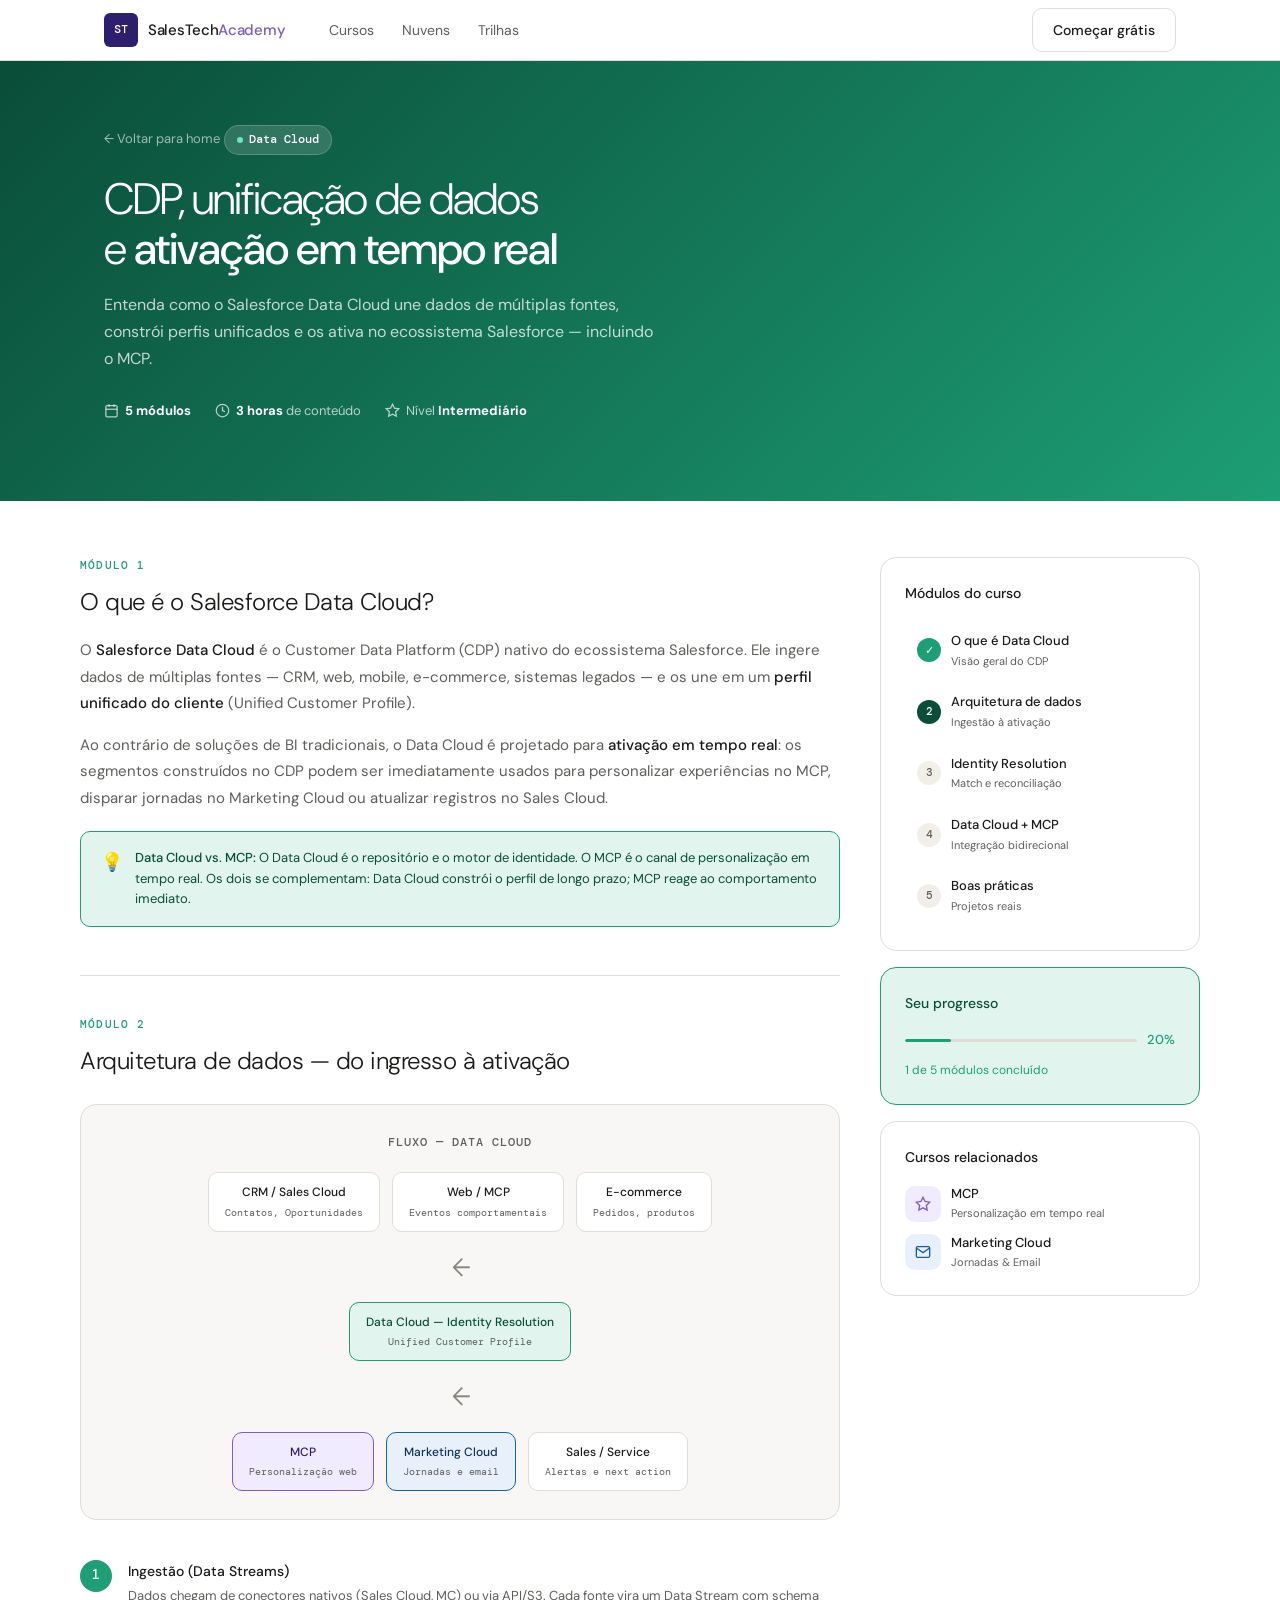
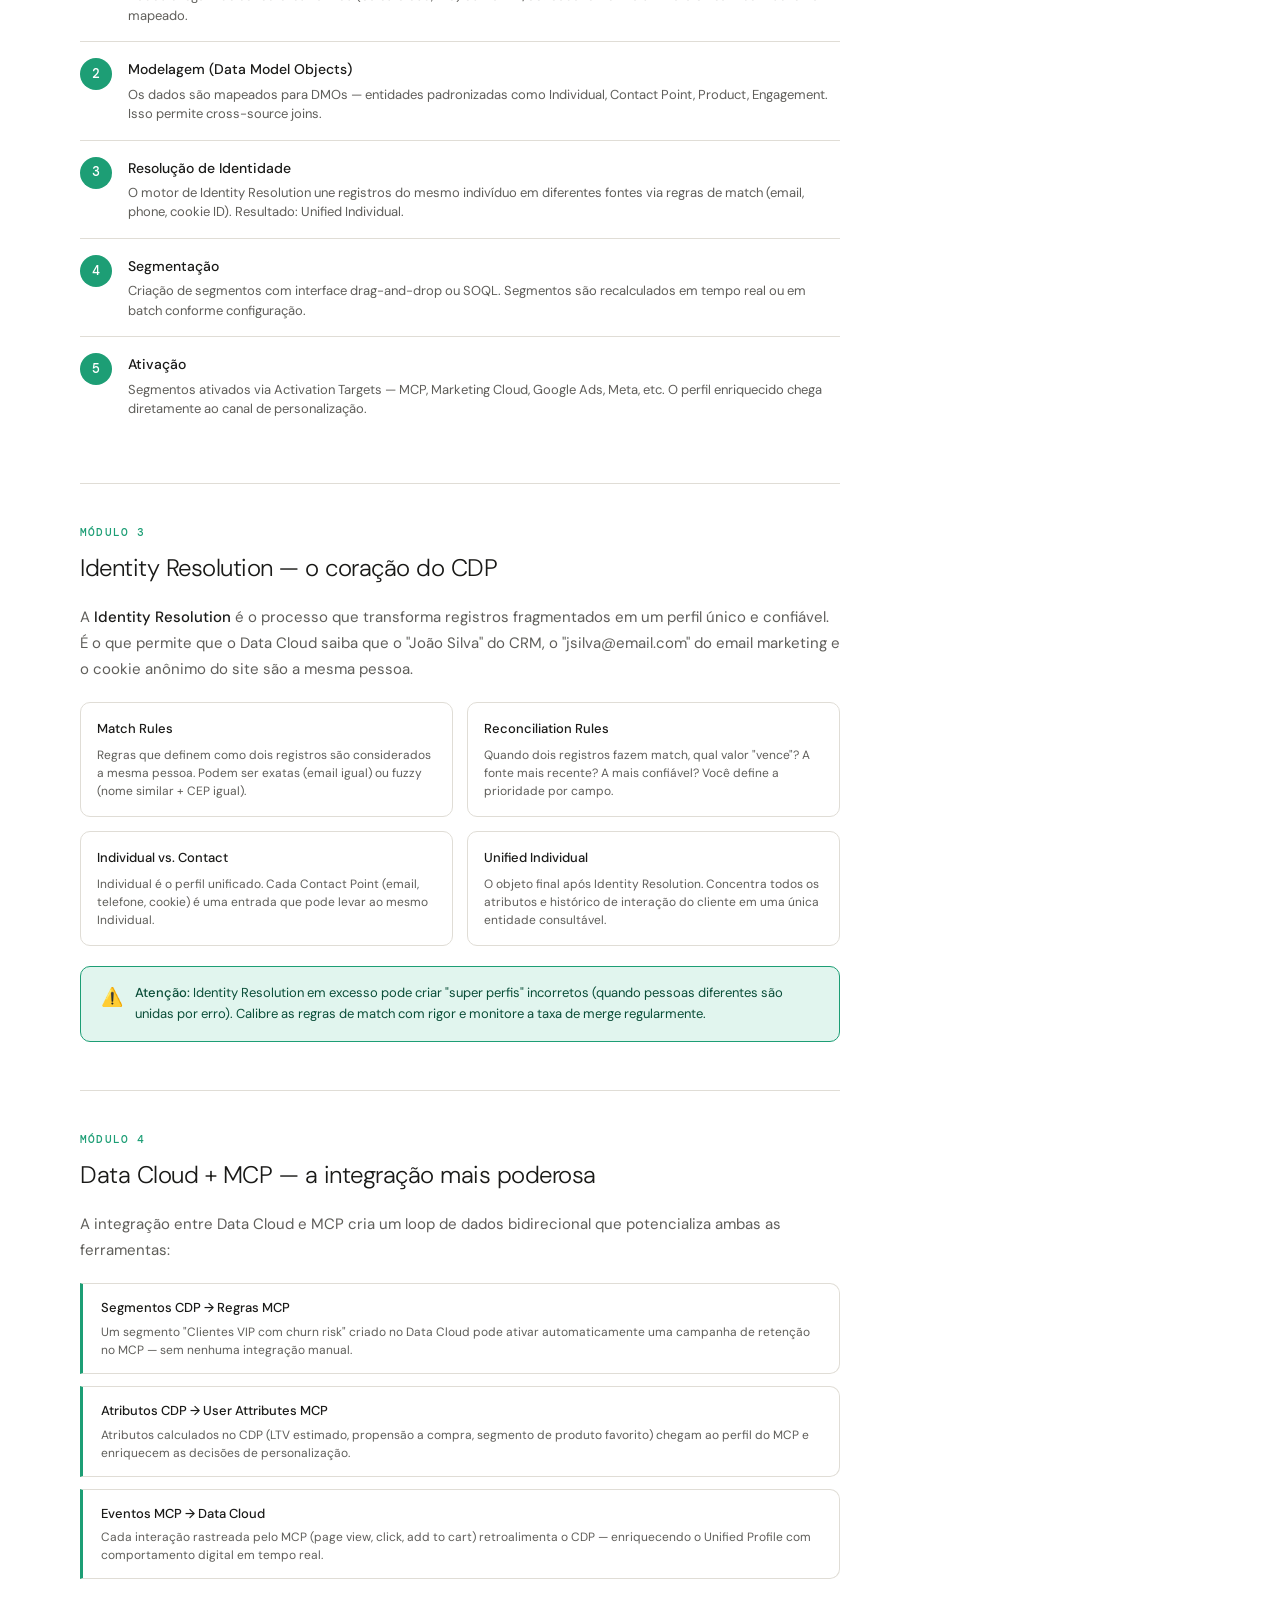
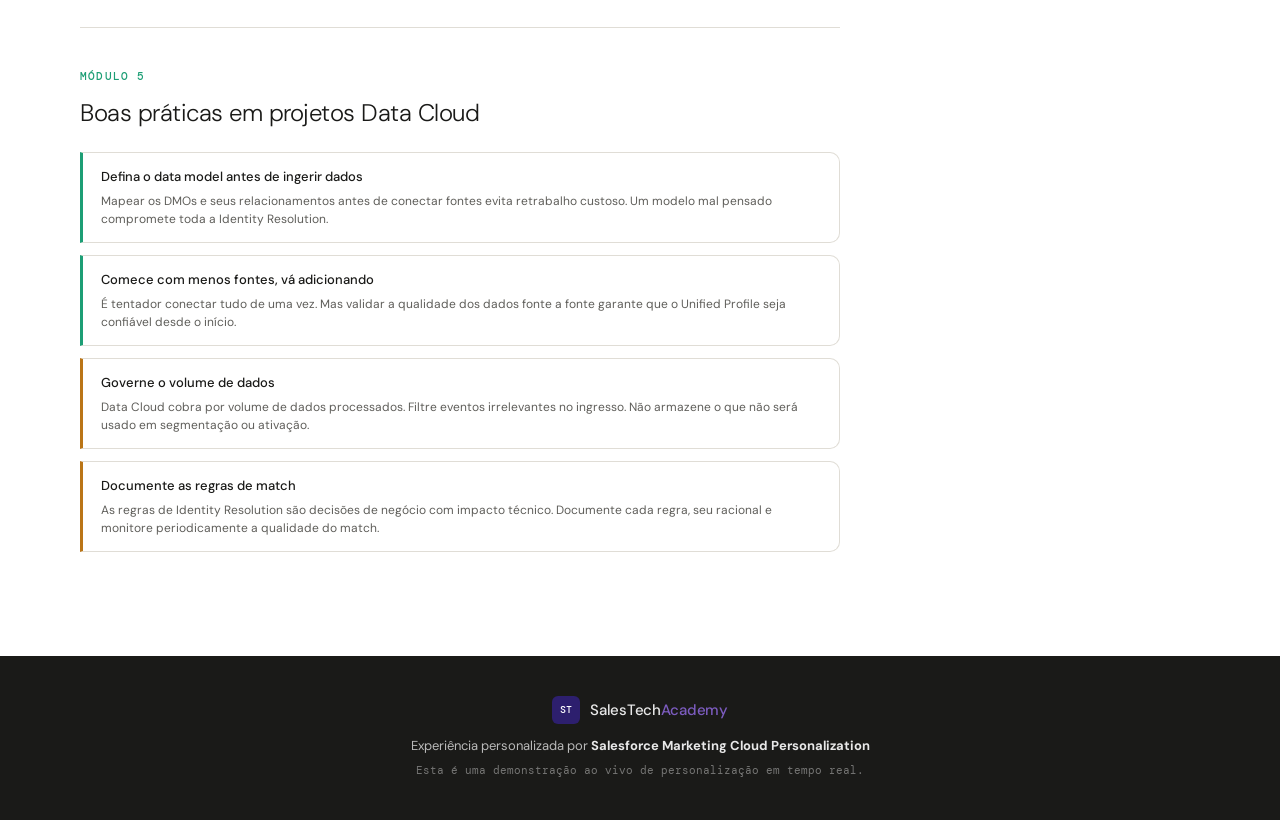
==== data-cloud.html @ 5af1eba0 "HTML pages" ====
<!DOCTYPE html>
<html lang="pt-BR">
<head>
  <meta charset="UTF-8" />
  <meta name="viewport" content="width=device-width, initial-scale=1.0" />
  <title>Data Cloud — SalesTech Academy</title>
  <link rel="preconnect" href="https://fonts.googleapis.com" />
  <link href="https://fonts.googleapis.com/css2?family=DM+Sans:ital,opsz,wght@0,9..40,300;0,9..40,400;0,9..40,500;1,9..40,300&family=DM+Mono:wght@400;500&display=swap" rel="stylesheet" />
  <link rel="stylesheet" href="css/style.css" />
  <style>
    .course-hero { background: linear-gradient(135deg, #0a4d38 0%, #1d9e75 100%); color: #fff; padding: 64px 0 80px; }
    .course-hero__back { display:inline-flex; align-items:center; gap:6px; font-size:13px; color:rgba(255,255,255,0.6); margin-bottom:24px; transition:color 0.2s; }
    .course-hero__back:hover { color:#fff; }
    .course-hero__badge { display:inline-flex; align-items:center; gap:6px; background:rgba(255,255,255,0.15); border:1px solid rgba(255,255,255,0.2); color:#fff; font-size:12px; font-weight:500; padding:4px 12px; border-radius:20px; margin-bottom:16px; font-family:var(--mono); }
    .course-hero__title { font-size:clamp(28px,4vw,44px); font-weight:300; letter-spacing:-1px; margin-bottom:16px; line-height:1.15; }
    .course-hero__title strong { font-weight:500; }
    .course-hero__desc { font-size:16px; color:rgba(255,255,255,0.75); max-width:560px; line-height:1.7; margin-bottom:28px; }
    .course-hero__meta { display:flex; gap:24px; flex-wrap:wrap; }
    .course-hero__meta-item { display:flex; align-items:center; gap:6px; font-size:13px; color:rgba(255,255,255,0.7); }
    .course-hero__meta-item strong { color:#fff; }
    .course-layout { display:grid; grid-template-columns:1fr 320px; gap:40px; padding:56px 0; align-items:start; }
    .sidebar { position:sticky; top:80px; }
    .sidebar-card { background:#fff; border:1px solid var(--border); border-radius:var(--radius-lg); padding:24px; margin-bottom:16px; }
    .sidebar-card__title { font-size:14px; font-weight:500; margin-bottom:16px; }
    .module-list { display:flex; flex-direction:column; gap:2px; }
    .module-item { display:flex; align-items:center; gap:10px; padding:10px 12px; border-radius:var(--radius-md); color:var(--text); text-decoration:none; }
    .module-item__num { width:24px; height:24px; border-radius:50%; background:var(--gray-100); display:flex; align-items:center; justify-content:center; font-size:11px; font-weight:500; color:var(--text-muted); flex-shrink:0; font-family:var(--mono); }
    .module-item.done .module-item__num { background:var(--green-400); color:#fff; }
    .module-item.active .module-item__num { background:var(--green-900); color:#fff; }
    .module-item__info { flex:1; }
    .module-item__title { font-size:13px; font-weight:500; }
    .module-item__sub { font-size:11px; color:var(--text-muted); margin-top:1px; }
    .content-block { margin-bottom:48px; }
    .content-block__label { font-size:11px; font-weight:500; text-transform:uppercase; letter-spacing:1.2px; color:var(--green-400); font-family:var(--mono); margin-bottom:8px; }
    .content-block__title { font-size:24px; font-weight:300; letter-spacing:-0.5px; margin-bottom:16px; }
    .content-block__text { font-size:15px; color:var(--text-muted); line-height:1.75; margin-bottom:16px; }
    .content-block__text strong { color:var(--text); font-weight:500; }
    .arch-diagram { background:var(--gray-50); border:1px solid var(--border); border-radius:var(--radius-lg); padding:28px; margin:24px 0; }
    .arch-row { display:flex; align-items:center; justify-content:center; gap:12px; flex-wrap:wrap; margin-bottom:16px; }
    .arch-row:last-child { margin-bottom:0; }
    .arch-node { background:#fff; border:1px solid var(--border); border-radius:var(--radius-md); padding:10px 16px; text-align:center; min-width:120px; }
    .arch-node__title { font-size:12px; font-weight:500; }
    .arch-node__sub { font-size:10px; color:var(--text-muted); margin-top:2px; font-family:var(--mono); }
    .arch-node--green { border-color:var(--green-400); background:var(--green-50); }
    .arch-node--green .arch-node__title { color:var(--green-900); }
    .arch-node--purple { border-color:var(--purple-400); background:var(--purple-50); }
    .arch-node--purple .arch-node__title { color:var(--purple-900); }
    .arch-node--blue { border-color:var(--blue-400); background:var(--blue-50); }
    .arch-node--blue .arch-node__title { color:var(--blue-900); }
    .arch-arrow { font-size:18px; color:var(--gray-400); }
    .concept-grid { display:grid; grid-template-columns:1fr 1fr; gap:14px; margin:20px 0; }
    .concept-card { background:#fff; border:1px solid var(--border); border-radius:var(--radius-md); padding:16px; }
    .concept-card__title { font-size:13px; font-weight:500; margin-bottom:6px; }
    .concept-card__desc { font-size:12px; color:var(--text-muted); line-height:1.5; }
    .tip-box { background:var(--green-50); border:1px solid var(--green-400); border-radius:var(--radius-md); padding:16px 20px; margin:20px 0; display:flex; gap:12px; }
    .tip-box__text { font-size:13px; color:var(--green-900); line-height:1.6; }
    .tip-box__text strong { font-weight:500; }
    .use-case-list { display:flex; flex-direction:column; gap:12px; margin:20px 0; }
    .use-case { background:#fff; border:1px solid var(--border); border-left:3px solid var(--green-400); border-radius:0 var(--radius-md) var(--radius-md) 0; padding:14px 18px; }
    .use-case__title { font-size:13px; font-weight:500; margin-bottom:4px; }
    .use-case__desc { font-size:12px; color:var(--text-muted); line-height:1.5; }
    .divider { height:1px; background:var(--border); margin:40px 0; }
    .flow-step { display:flex; gap:16px; padding:16px 0; border-bottom:1px solid var(--border); }
    .flow-step:last-child { border-bottom:none; }
    .flow-step__num { width:32px; height:32px; background:var(--green-400); color:#fff; border-radius:50%; display:flex; align-items:center; justify-content:center; font-size:13px; font-weight:500; flex-shrink:0; font-family:var(--mono); }
    .flow-step__content { flex:1; }
    .flow-step__title { font-size:14px; font-weight:500; margin-bottom:4px; }
    .flow-step__desc { font-size:13px; color:var(--text-muted); line-height:1.5; }
    @media (max-width:900px) { .course-layout { grid-template-columns:1fr; } .sidebar { position:static; } .concept-grid { grid-template-columns:1fr; } }
  </style>
</head>
<body>

  <div class="event-banner" id="event-banner" style="display:none;">
    <div class="event-banner__inner">
      <span class="event-banner__pulse"></span>
      <p class="event-banner__text"><strong>Você está no evento ao vivo!</strong> Esta página faz parte da demo de personalização em tempo real.</p>
      <button class="event-banner__close" onclick="document.getElementById('event-banner').style.display='none'" aria-label="Fechar">×</button>
    </div>
  </div>

  <header class="navbar">
    <div class="container navbar__inner">
      <a href="index.html" class="navbar__logo">
        <span class="logo-mark">ST</span>
        <span class="logo-text">SalesTech<em>Academy</em></span>
      </a>
      <nav class="navbar__links">
        <a href="index.html#cursos">Cursos</a>
        <a href="index.html#nuvens">Nuvens</a>
        <a href="index.html#trilhas">Trilhas</a>
      </nav>
      <div class="navbar__actions">
        <span class="user-greeting" id="nav-user" style="display:none;"></span>
        <a href="index.html#identificar" class="btn btn--outline" id="nav-cta">Começar grátis</a>
      </div>
    </div>
  </header>

  <section class="course-hero">
    <div class="container">
      <a href="index.html" class="course-hero__back">← Voltar para home</a>
      <div class="course-hero__badge">
        <span style="width:6px;height:6px;background:#6ee7b7;border-radius:50%;display:inline-block;"></span>
        Data Cloud
      </div>
      <h1 class="course-hero__title">
        CDP, unificação de dados<br/>e <strong>ativação em tempo real</strong>
      </h1>
      <p class="course-hero__desc">
        Entenda como o Salesforce Data Cloud une dados de múltiplas fontes, constrói perfis unificados e os ativa no ecossistema Salesforce — incluindo o MCP.
      </p>
      <div class="course-hero__meta">
        <div class="course-hero__meta-item">
          <svg width="15" height="15" viewBox="0 0 24 24" fill="none" stroke="currentColor" stroke-width="2"><rect x="3" y="4" width="18" height="18" rx="2"/><line x1="16" y1="2" x2="16" y2="6"/><line x1="8" y1="2" x2="8" y2="6"/><line x1="3" y1="10" x2="21" y2="10"/></svg>
          <span><strong>5 módulos</strong></span>
        </div>
        <div class="course-hero__meta-item">
          <svg width="15" height="15" viewBox="0 0 24 24" fill="none" stroke="currentColor" stroke-width="2"><circle cx="12" cy="12" r="10"/><polyline points="12 6 12 12 16 14"/></svg>
          <span><strong>3 horas</strong> de conteúdo</span>
        </div>
        <div class="course-hero__meta-item">
          <svg width="15" height="15" viewBox="0 0 24 24" fill="none" stroke="currentColor" stroke-width="2"><path d="M12 2l3.09 6.26L22 9.27l-5 4.87 1.18 6.88L12 17.77l-6.18 3.25L7 14.14 2 9.27l6.91-1.01L12 2z"/></svg>
          <span>Nível <strong>Intermediário</strong></span>
        </div>
      </div>
    </div>
  </section>

  <div class="container course-layout">
    <main>

      <div class="content-block">
        <p class="content-block__label">Módulo 1</p>
        <h2 class="content-block__title">O que é o Salesforce Data Cloud?</h2>
        <p class="content-block__text">
          O <strong>Salesforce Data Cloud</strong> é o Customer Data Platform (CDP) nativo do ecossistema Salesforce. Ele ingere dados de múltiplas fontes — CRM, web, mobile, e-commerce, sistemas legados — e os une em um <strong>perfil unificado do cliente</strong> (Unified Customer Profile).
        </p>
        <p class="content-block__text">
          Ao contrário de soluções de BI tradicionais, o Data Cloud é projetado para <strong>ativação em tempo real</strong>: os segmentos construídos no CDP podem ser imediatamente usados para personalizar experiências no MCP, disparar jornadas no Marketing Cloud ou atualizar registros no Sales Cloud.
        </p>
        <div class="tip-box">
          <div style="font-size:18px;flex-shrink:0;">💡</div>
          <div class="tip-box__text">
            <strong>Data Cloud vs. MCP:</strong> O Data Cloud é o repositório e o motor de identidade. O MCP é o canal de personalização em tempo real. Os dois se complementam: Data Cloud constrói o perfil de longo prazo; MCP reage ao comportamento imediato.
          </div>
        </div>
      </div>

      <div class="divider"></div>

      <div class="content-block">
        <p class="content-block__label">Módulo 2</p>
        <h2 class="content-block__title">Arquitetura de dados — do ingresso à ativação</h2>

        <div class="arch-diagram">
          <p style="font-size:12px;font-weight:500;color:var(--text-muted);text-align:center;margin-bottom:20px;font-family:var(--mono);text-transform:uppercase;letter-spacing:1px;">Fluxo — Data Cloud</p>
          <div class="arch-row">
            <div class="arch-node"><div class="arch-node__title">CRM / Sales Cloud</div><div class="arch-node__sub">Contatos, Oportunidades</div></div>
            <div class="arch-node"><div class="arch-node__title">Web / MCP</div><div class="arch-node__sub">Eventos comportamentais</div></div>
            <div class="arch-node"><div class="arch-node__title">E-commerce</div><div class="arch-node__sub">Pedidos, produtos</div></div>
          </div>
          <div class="arch-row"><div class="arch-arrow" style="transform:rotate(90deg);font-size:24px;">↓</div></div>
          <div class="arch-row">
            <div class="arch-node arch-node--green" style="min-width:200px;">
              <div class="arch-node__title">Data Cloud — Identity Resolution</div>
              <div class="arch-node__sub">Unified Customer Profile</div>
            </div>
          </div>
          <div class="arch-row"><div class="arch-arrow" style="transform:rotate(90deg);font-size:24px;">↓</div></div>
          <div class="arch-row">
            <div class="arch-node arch-node--purple"><div class="arch-node__title">MCP</div><div class="arch-node__sub">Personalização web</div></div>
            <div class="arch-node arch-node--blue"><div class="arch-node__title">Marketing Cloud</div><div class="arch-node__sub">Jornadas e email</div></div>
            <div class="arch-node"><div class="arch-node__title">Sales / Service</div><div class="arch-node__sub">Alertas e next action</div></div>
          </div>
        </div>

        <div class="flow-step">
          <div class="flow-step__num">1</div>
          <div class="flow-step__content">
            <div class="flow-step__title">Ingestão (Data Streams)</div>
            <div class="flow-step__desc">Dados chegam de conectores nativos (Sales Cloud, MC) ou via API/S3. Cada fonte vira um Data Stream com schema mapeado.</div>
          </div>
        </div>
        <div class="flow-step">
          <div class="flow-step__num">2</div>
          <div class="flow-step__content">
            <div class="flow-step__title">Modelagem (Data Model Objects)</div>
            <div class="flow-step__desc">Os dados são mapeados para DMOs — entidades padronizadas como Individual, Contact Point, Product, Engagement. Isso permite cross-source joins.</div>
          </div>
        </div>
        <div class="flow-step">
          <div class="flow-step__num">3</div>
          <div class="flow-step__content">
            <div class="flow-step__title">Resolução de Identidade</div>
            <div class="flow-step__desc">O motor de Identity Resolution une registros do mesmo indivíduo em diferentes fontes via regras de match (email, phone, cookie ID). Resultado: Unified Individual.</div>
          </div>
        </div>
        <div class="flow-step">
          <div class="flow-step__num">4</div>
          <div class="flow-step__content">
            <div class="flow-step__title">Segmentação</div>
            <div class="flow-step__desc">Criação de segmentos com interface drag-and-drop ou SOQL. Segmentos são recalculados em tempo real ou em batch conforme configuração.</div>
          </div>
        </div>
        <div class="flow-step">
          <div class="flow-step__num">5</div>
          <div class="flow-step__content">
            <div class="flow-step__title">Ativação</div>
            <div class="flow-step__desc">Segmentos ativados via Activation Targets — MCP, Marketing Cloud, Google Ads, Meta, etc. O perfil enriquecido chega diretamente ao canal de personalização.</div>
          </div>
        </div>
      </div>

      <div class="divider"></div>

      <div class="content-block">
        <p class="content-block__label">Módulo 3</p>
        <h2 class="content-block__title">Identity Resolution — o coração do CDP</h2>
        <p class="content-block__text">
          A <strong>Identity Resolution</strong> é o processo que transforma registros fragmentados em um perfil único e confiável. É o que permite que o Data Cloud saiba que o "João Silva" do CRM, o "jsilva@email.com" do email marketing e o cookie anônimo do site são a mesma pessoa.
        </p>

        <div class="concept-grid">
          <div class="concept-card">
            <div class="concept-card__title">Match Rules</div>
            <div class="concept-card__desc">Regras que definem como dois registros são considerados a mesma pessoa. Podem ser exatas (email igual) ou fuzzy (nome similar + CEP igual).</div>
          </div>
          <div class="concept-card">
            <div class="concept-card__title">Reconciliation Rules</div>
            <div class="concept-card__desc">Quando dois registros fazem match, qual valor "vence"? A fonte mais recente? A mais confiável? Você define a prioridade por campo.</div>
          </div>
          <div class="concept-card">
            <div class="concept-card__title">Individual vs. Contact</div>
            <div class="concept-card__desc">Individual é o perfil unificado. Cada Contact Point (email, telefone, cookie) é uma entrada que pode levar ao mesmo Individual.</div>
          </div>
          <div class="concept-card">
            <div class="concept-card__title">Unified Individual</div>
            <div class="concept-card__desc">O objeto final após Identity Resolution. Concentra todos os atributos e histórico de interação do cliente em uma única entidade consultável.</div>
          </div>
        </div>

        <div class="tip-box">
          <div style="font-size:18px;flex-shrink:0;">⚠️</div>
          <div class="tip-box__text">
            <strong>Atenção:</strong> Identity Resolution em excesso pode criar "super perfis" incorretos (quando pessoas diferentes são unidas por erro). Calibre as regras de match com rigor e monitore a taxa de merge regularmente.
          </div>
        </div>
      </div>

      <div class="divider"></div>

      <div class="content-block">
        <p class="content-block__label">Módulo 4</p>
        <h2 class="content-block__title">Data Cloud + MCP — a integração mais poderosa</h2>
        <p class="content-block__text">
          A integração entre Data Cloud e MCP cria um loop de dados bidirecional que potencializa ambas as ferramentas:
        </p>

        <div class="use-case-list">
          <div class="use-case" style="border-left-color:var(--green-400);">
            <div class="use-case__title">Segmentos CDP → Regras MCP</div>
            <div class="use-case__desc">Um segmento "Clientes VIP com churn risk" criado no Data Cloud pode ativar automaticamente uma campanha de retenção no MCP — sem nenhuma integração manual.</div>
          </div>
          <div class="use-case" style="border-left-color:var(--green-400);">
            <div class="use-case__title">Atributos CDP → User Attributes MCP</div>
            <div class="use-case__desc">Atributos calculados no CDP (LTV estimado, propensão a compra, segmento de produto favorito) chegam ao perfil do MCP e enriquecem as decisões de personalização.</div>
          </div>
          <div class="use-case" style="border-left-color:var(--green-400);">
            <div class="use-case__title">Eventos MCP → Data Cloud</div>
            <div class="use-case__desc">Cada interação rastreada pelo MCP (page view, click, add to cart) retroalimenta o CDP — enriquecendo o Unified Profile com comportamento digital em tempo real.</div>
          </div>
        </div>
      </div>

      <div class="divider"></div>

      <div class="content-block">
        <p class="content-block__label">Módulo 5</p>
        <h2 class="content-block__title">Boas práticas em projetos Data Cloud</h2>
        <div class="use-case-list">
          <div class="use-case" style="border-left-color:var(--green-400);">
            <div class="use-case__title">Defina o data model antes de ingerir dados</div>
            <div class="use-case__desc">Mapear os DMOs e seus relacionamentos antes de conectar fontes evita retrabalho custoso. Um modelo mal pensado compromete toda a Identity Resolution.</div>
          </div>
          <div class="use-case" style="border-left-color:var(--green-400);">
            <div class="use-case__title">Comece com menos fontes, vá adicionando</div>
            <div class="use-case__desc">É tentador conectar tudo de uma vez. Mas validar a qualidade dos dados fonte a fonte garante que o Unified Profile seja confiável desde o início.</div>
          </div>
          <div class="use-case" style="border-left-color:var(--amber-400);">
            <div class="use-case__title">Governe o volume de dados</div>
            <div class="use-case__desc">Data Cloud cobra por volume de dados processados. Filtre eventos irrelevantes no ingresso. Não armazene o que não será usado em segmentação ou ativação.</div>
          </div>
          <div class="use-case" style="border-left-color:var(--amber-400);">
            <div class="use-case__title">Documente as regras de match</div>
            <div class="use-case__desc">As regras de Identity Resolution são decisões de negócio com impacto técnico. Documente cada regra, seu racional e monitore periodicamente a qualidade do match.</div>
          </div>
        </div>
      </div>

    </main>

    <aside class="sidebar">
      <div class="sidebar-card">
        <p class="sidebar-card__title">Módulos do curso</p>
        <div class="module-list">
          <div class="module-item done"><div class="module-item__num">✓</div><div class="module-item__info"><div class="module-item__title">O que é Data Cloud</div><div class="module-item__sub">Visão geral do CDP</div></div></div>
          <div class="module-item active"><div class="module-item__num">2</div><div class="module-item__info"><div class="module-item__title">Arquitetura de dados</div><div class="module-item__sub">Ingestão à ativação</div></div></div>
          <div class="module-item"><div class="module-item__num">3</div><div class="module-item__info"><div class="module-item__title">Identity Resolution</div><div class="module-item__sub">Match e reconciliação</div></div></div>
          <div class="module-item"><div class="module-item__num">4</div><div class="module-item__info"><div class="module-item__title">Data Cloud + MCP</div><div class="module-item__sub">Integração bidirecional</div></div></div>
          <div class="module-item"><div class="module-item__num">5</div><div class="module-item__info"><div class="module-item__title">Boas práticas</div><div class="module-item__sub">Projetos reais</div></div></div>
        </div>
      </div>

      <div class="sidebar-card" style="background:var(--green-50);border-color:var(--green-400);">
        <p class="sidebar-card__title" style="color:var(--green-900);">Seu progresso</p>
        <div style="display:flex;align-items:center;gap:10px;margin-bottom:10px;">
          <div class="progress-bar" style="flex:1;"><div class="progress-bar__fill progress-bar__fill--green" style="width:20%;"></div></div>
          <span style="font-size:13px;font-weight:500;color:var(--green-400);">20%</span>
        </div>
        <p style="font-size:12px;color:var(--green-400);">1 de 5 módulos concluído</p>
      </div>

      <div class="sidebar-card">
        <p class="sidebar-card__title">Cursos relacionados</p>
        <div style="display:flex;flex-direction:column;gap:10px;">
          <a href="personalization.html" style="display:flex;align-items:center;gap:10px;text-decoration:none;color:var(--text);">
            <div style="width:36px;height:36px;background:var(--purple-50);border-radius:var(--radius-md);display:flex;align-items:center;justify-content:center;flex-shrink:0;">
              <svg width="16" height="16" viewBox="0 0 24 24" fill="none" stroke="#7c5cbf" stroke-width="2"><path d="M12 2l3.09 6.26L22 9.27l-5 4.87 1.18 6.88L12 17.77l-6.18 3.25L7 14.14 2 9.27l6.91-1.01L12 2z"/></svg>
            </div>
            <div><p style="font-size:13px;font-weight:500;">MCP</p><p style="font-size:11px;color:var(--text-muted);">Personalização em tempo real</p></div>
          </a>
          <a href="marketing-cloud.html" style="display:flex;align-items:center;gap:10px;text-decoration:none;color:var(--text);">
            <div style="width:36px;height:36px;background:var(--blue-50);border-radius:var(--radius-md);display:flex;align-items:center;justify-content:center;flex-shrink:0;">
              <svg width="16" height="16" viewBox="0 0 24 24" fill="none" stroke="#185fa5" stroke-width="2"><path d="M4 4h16c1.1 0 2 .9 2 2v12c0 1.1-.9 2-2 2H4c-1.1 0-2-.9-2-2V6c0-1.1.9-2 2-2z"/><polyline points="22,6 12,13 2,6"/></svg>
            </div>
            <div><p style="font-size:13px;font-weight:500;">Marketing Cloud</p><p style="font-size:11px;color:var(--text-muted);">Jornadas & Email</p></div>
          </a>
        </div>
      </div>
    </aside>
  </div>

  <footer class="footer">
    <div class="container footer__inner">
      <div class="footer__brand">
        <span class="logo-mark logo-mark--sm">ST</span>
        <span class="logo-text">SalesTech<em>Academy</em></span>
      </div>
      <p class="footer__powered">Experiência personalizada por <strong>Salesforce Marketing Cloud Personalization</strong></p>
      <p class="footer__note">Esta é uma demonstração ao vivo de personalização em tempo real.</p>
    </div>
  </footer>

  <script src="js/mcp-events.js"></script>
  <script>
    window.addEventListener('DOMContentLoaded', () => {
      STA.catalogView('data-cloud', 'Course');
      STA.pageView('Data Cloud Course View');
      const savedEmail = localStorage.getItem('sta_email');
      if (savedEmail) {
        document.getElementById('nav-cta').style.display = 'none';
        const u = document.getElementById('nav-user');
        u.textContent = savedEmail.split('@')[0];
        u.style.display = 'inline';
      }
    });
  </script>
</body>
</html>
---- css/style.css ----
/* ============================================
   SalesTech Academy — CSS
   Marketing Cloud Personalization Demo
   ============================================ */

*, *::before, *::after { box-sizing: border-box; margin: 0; padding: 0; }

:root {
  --font: 'DM Sans', sans-serif;
  --mono: 'DM Mono', monospace;

  --purple-50: #f0ebff;
  --purple-100: #d4c2f7;
  --purple-400: #7c5cbf;
  --purple-600: #5a3fa0;
  --purple-900: #2d1f6e;

  --green-50: #e1f5ee;
  --green-400: #1d9e75;
  --green-900: #0a4d38;

  --blue-50: #e8f0fb;
  --blue-400: #185fa5;
  --blue-900: #0c3460;

  --coral-50: #faece7;
  --coral-400: #d85a30;

  --amber-50: #faeeda;
  --amber-400: #ba7517;

  --gray-50: #f8f7f5;
  --gray-100: #f1efe8;
  --gray-200: #e0ddd6;
  --gray-400: #888780;
  --gray-700: #444441;
  --gray-900: #1a1a18;

  --text: #1a1a18;
  --text-muted: #5f5e5a;
  --text-light: #888780;
  --bg: #ffffff;
  --bg-alt: #f8f7f5;
  --border: #e0ddd6;

  --radius-sm: 6px;
  --radius-md: 10px;
  --radius-lg: 16px;
  --radius-xl: 24px;

  --shadow-sm: 0 1px 3px rgba(0,0,0,0.06), 0 1px 2px rgba(0,0,0,0.04);
  --shadow-md: 0 4px 16px rgba(0,0,0,0.08);
  --shadow-lg: 0 8px 32px rgba(0,0,0,0.10);
}

html { scroll-behavior: smooth; }

body {
  font-family: var(--font);
  font-size: 16px;
  line-height: 1.6;
  color: var(--text);
  background: var(--bg);
  -webkit-font-smoothing: antialiased;
}

a { text-decoration: none; color: inherit; }
img { max-width: 100%; }

.container {
  max-width: 1120px;
  margin: 0 auto;
  padding: 0 24px;
}

/* ============================================ BUTTONS */
.btn {
  display: inline-flex;
  align-items: center;
  gap: 6px;
  padding: 10px 20px;
  border-radius: var(--radius-md);
  font-family: var(--font);
  font-size: 14px;
  font-weight: 500;
  cursor: pointer;
  border: none;
  transition: all 0.2s ease;
  white-space: nowrap;
}
.btn--primary {
  background: var(--purple-900);
  color: #fff;
}
.btn--primary:hover { background: var(--purple-600); transform: translateY(-1px); box-shadow: var(--shadow-md); }
.btn--outline {
  background: transparent;
  color: var(--text);
  border: 1.5px solid var(--border);
}
.btn--outline:hover { border-color: var(--purple-400); color: var(--purple-400); }
.btn--ghost {
  background: transparent;
  color: var(--text-muted);
  padding: 10px 14px;
}
.btn--ghost:hover { color: var(--text); }
.btn--sm { padding: 7px 14px; font-size: 13px; }

/* ============================================ EVENT BANNER */
.event-banner {
  background: var(--green-900);
  color: #fff;
  padding: 10px 0;
  position: sticky;
  top: 0;
  z-index: 200;
}
.event-banner__inner {
  max-width: 1120px;
  margin: 0 auto;
  padding: 0 24px;
  display: flex;
  align-items: center;
  gap: 12px;
}
.event-banner__pulse {
  width: 8px; height: 8px;
  background: #4ade80;
  border-radius: 50%;
  flex-shrink: 0;
  animation: pulse 2s infinite;
}
@keyframes pulse {
  0%, 100% { opacity: 1; transform: scale(1); }
  50% { opacity: 0.5; transform: scale(1.3); }
}
.event-banner__text { flex: 1; font-size: 14px; }
.event-banner__text strong { font-weight: 500; }
.event-banner__cta {
  font-size: 13px;
  background: rgba(255,255,255,0.15);
  color: #fff;
  padding: 5px 14px;
  border-radius: var(--radius-sm);
  border: 1px solid rgba(255,255,255,0.2);
  white-space: nowrap;
  transition: background 0.2s;
}
.event-banner__cta:hover { background: rgba(255,255,255,0.25); }
.event-banner__close {
  background: none;
  border: none;
  color: rgba(255,255,255,0.6);
  font-size: 20px;
  cursor: pointer;
  padding: 0 4px;
  line-height: 1;
}

/* ============================================ NAVBAR */
.navbar {
  position: sticky;
  top: 0;
  z-index: 100;
  background: rgba(255,255,255,0.92);
  backdrop-filter: blur(12px);
  -webkit-backdrop-filter: blur(12px);
  border-bottom: 1px solid var(--border);
}
.navbar__inner {
  height: 60px;
  display: flex;
  align-items: center;
  gap: 32px;
}
.navbar__logo {
  display: flex;
  align-items: center;
  gap: 10px;
  flex-shrink: 0;
}
.logo-mark {
  width: 34px; height: 34px;
  background: var(--purple-900);
  color: #fff;
  border-radius: var(--radius-sm);
  display: flex;
  align-items: center;
  justify-content: center;
  font-size: 12px;
  font-weight: 500;
  letter-spacing: 0.5px;
  font-family: var(--mono);
}
.logo-mark--sm { width: 28px; height: 28px; font-size: 10px; }
.logo-text {
  font-size: 15px;
  font-weight: 500;
  color: var(--text);
  letter-spacing: -0.3px;
}
.logo-text em { font-style: normal; color: var(--purple-400); }
.navbar__links {
  display: flex;
  gap: 4px;
  flex: 1;
}
.navbar__links a {
  font-size: 14px;
  color: var(--text-muted);
  padding: 6px 12px;
  border-radius: var(--radius-sm);
  transition: all 0.15s;
}
.navbar__links a:hover { color: var(--text); background: var(--gray-100); }
.navbar__actions {
  display: flex;
  align-items: center;
  gap: 10px;
}
.user-greeting {
  font-size: 13px;
  color: var(--text-muted);
  font-family: var(--mono);
  background: var(--purple-50);
  padding: 4px 10px;
  border-radius: 20px;
  color: var(--purple-600);
}
.navbar__hamburger {
  display: none;
  flex-direction: column;
  gap: 5px;
  background: none;
  border: none;
  cursor: pointer;
  padding: 4px;
}
.navbar__hamburger span {
  width: 22px; height: 2px;
  background: var(--text);
  border-radius: 2px;
  display: block;
}

/* ============================================ HERO */
.hero {
  padding: 80px 0 64px;
  overflow: hidden;
}
.hero__inner {
  display: grid;
  grid-template-columns: 1fr 1fr;
  gap: 64px;
  align-items: center;
}
.hero__eyebrow {
  display: inline-flex;
  align-items: center;
  gap: 8px;
  font-size: 13px;
  font-weight: 500;
  color: var(--purple-600);
  background: var(--purple-50);
  padding: 5px 12px;
  border-radius: 20px;
  margin-bottom: 20px;
  transition: opacity 0.4s ease;
  font-family: var(--mono);
}
.live-dot {
  width: 7px; height: 7px;
  background: var(--green-400);
  border-radius: 50%;
  animation: pulse 2s infinite;
}
.hero__title {
  font-size: clamp(32px, 4vw, 48px);
  font-weight: 300;
  line-height: 1.15;
  letter-spacing: -1px;
  color: var(--text);
  margin-bottom: 20px;
}
.highlight {
  font-weight: 500;
  color: var(--purple-900);
  position: relative;
}
.hero__sub {
  font-size: 16px;
  color: var(--text-muted);
  line-height: 1.7;
  margin-bottom: 28px;
  max-width: 440px;
}
.hero__ctas {
  display: flex;
  gap: 10px;
  flex-wrap: wrap;
  margin-bottom: 24px;
}
.profile-tags {
  display: flex;
  align-items: center;
  gap: 8px;
  flex-wrap: wrap;
}
.profile-tag__label {
  font-size: 12px;
  color: var(--text-light);
}
.profile-tag {
  font-size: 12px;
  font-weight: 500;
  background: var(--purple-50);
  color: var(--purple-600);
  padding: 3px 10px;
  border-radius: 20px;
  border: 1px solid var(--purple-100);
}

/* Floating cards */
.hero__visual { position: relative; height: 300px; }
.hero__card-stack { position: relative; width: 100%; height: 100%; }
.floating-card {
  position: absolute;
  background: var(--bg);
  border: 1px solid var(--border);
  border-radius: var(--radius-lg);
  padding: 14px 18px;
  display: flex;
  align-items: center;
  gap: 12px;
  box-shadow: var(--shadow-md);
  opacity: 0;
  transform: translateY(12px);
  transition: opacity 0.5s ease, transform 0.5s ease;
}
.floating-card.fade-in { opacity: 1; transform: translateY(0); }
.floating-card--1 { top: 20px; left: 0; right: 60px; animation: float1 4s ease-in-out infinite 0.5s; }
.floating-card--2 { top: 110px; left: 40px; right: 0; animation: float2 4.5s ease-in-out infinite 0.8s; }
.floating-card--3 { top: 200px; left: 0; right: 80px; animation: float1 5s ease-in-out infinite 1s; }
@keyframes float1 { 0%,100% { transform: translateY(0); } 50% { transform: translateY(-6px); } }
@keyframes float2 { 0%,100% { transform: translateY(0); } 50% { transform: translateY(-5px); } }
.floating-card__icon {
  width: 40px; height: 40px;
  border-radius: var(--radius-md);
  display: flex;
  align-items: center;
  justify-content: center;
  flex-shrink: 0;
}
.floating-card__title { font-size: 13px; font-weight: 500; color: var(--text); }
.floating-card__sub { font-size: 11px; color: var(--text-muted); margin-top: 1px; }

/* ============================================ IDENTIFY ZONE */
.identify-zone {
  padding: 40px 0;
  background: var(--bg-alt);
  border-top: 1px solid var(--border);
  border-bottom: 1px solid var(--border);
}
.identify-zone__inner {
  display: flex;
  align-items: center;
  gap: 40px;
}
.identify-zone__text h3 {
  font-size: 18px;
  font-weight: 500;
  margin-bottom: 4px;
}
.identify-zone__text p {
  font-size: 14px;
  color: var(--text-muted);
  max-width: 300px;
}
.identify-zone__form {
  display: flex;
  gap: 10px;
  flex: 1;
  flex-wrap: wrap;
}
.identify-zone__form input,
.identify-zone__form select {
  flex: 1;
  min-width: 160px;
  padding: 10px 14px;
  border: 1.5px solid var(--border);
  border-radius: var(--radius-md);
  font-family: var(--font);
  font-size: 14px;
  color: var(--text);
  background: var(--bg);
  outline: none;
  transition: border-color 0.2s;
}
.identify-zone__form input:focus,
.identify-zone__form select:focus { border-color: var(--purple-400); }

/* ============================================ SECTIONS */
.section { padding: 72px 0; }
.section--alt { background: var(--bg-alt); }
.section__header {
  display: flex;
  align-items: flex-end;
  justify-content: space-between;
  margin-bottom: 36px;
  opacity: 0;
  transform: translateY(16px);
  transition: opacity 0.5s ease, transform 0.5s ease;
}
.section__header.visible { opacity: 1; transform: translateY(0); }
.section__eyebrow {
  font-size: 12px;
  font-weight: 500;
  text-transform: uppercase;
  letter-spacing: 1.2px;
  color: var(--purple-400);
  font-family: var(--mono);
  margin-bottom: 6px;
}
.section__title {
  font-size: 28px;
  font-weight: 300;
  letter-spacing: -0.5px;
  color: var(--text);
}

/* ============================================ COURSE CARDS */
.courses-grid {
  display: grid;
  grid-template-columns: repeat(auto-fill, minmax(240px, 1fr));
  gap: 20px;
}
.course-card {
  background: var(--bg);
  border: 1px solid var(--border);
  border-radius: var(--radius-lg);
  overflow: hidden;
  transition: all 0.25s ease;
  opacity: 0;
  transform: translateY(20px);
}
.course-card.visible { opacity: 1; transform: translateY(0); }
.course-card:hover { box-shadow: var(--shadow-lg); transform: translateY(-3px); }
.course-card--featured { border-color: var(--purple-400); }
.course-card a { display: block; height: 100%; color: inherit; }
.course-card__header {
  height: 100px;
  display: flex;
  align-items: flex-end;
  justify-content: space-between;
  padding: 14px 16px;
  position: relative;
}
.course-card__icon {
  width: 44px; height: 44px;
  background: rgba(255,255,255,0.15);
  border-radius: var(--radius-md);
  display: flex;
  align-items: center;
  justify-content: center;
}
.course-badge {
  font-size: 11px;
  font-weight: 500;
  background: rgba(255,255,255,0.2);
  color: #fff;
  padding: 3px 10px;
  border-radius: 20px;
  border: 1px solid rgba(255,255,255,0.3);
}
.course-badge--featured { background: rgba(255,255,255,0.95); color: var(--purple-900); }
.course-card__body { padding: 16px; }
.course-card__tags { display: flex; gap: 6px; margin-bottom: 10px; flex-wrap: wrap; }
.tag {
  font-size: 11px;
  font-weight: 500;
  padding: 2px 8px;
  border-radius: 20px;
}
.tag--purple { background: var(--purple-50); color: var(--purple-600); }
.tag--green { background: var(--green-50); color: var(--green-900); }
.tag--blue { background: var(--blue-50); color: var(--blue-900); }
.tag--coral { background: var(--coral-50); color: var(--coral-400); }
.tag--level { background: var(--gray-100); color: var(--gray-400); }
.course-card__title {
  font-size: 15px;
  font-weight: 500;
  margin-bottom: 6px;
  line-height: 1.3;
}
.course-card__desc {
  font-size: 13px;
  color: var(--text-muted);
  line-height: 1.5;
  margin-bottom: 12px;
}
.course-card__meta {
  display: flex;
  align-items: center;
  justify-content: space-between;
  font-size: 12px;
  color: var(--text-light);
  gap: 10px;
}
.course-card__progress { display: flex; align-items: center; gap: 6px; flex: 1; }
.progress-bar {
  flex: 1;
  height: 3px;
  background: var(--gray-200);
  border-radius: 2px;
  overflow: hidden;
}
.progress-bar__fill { height: 100%; background: var(--purple-400); border-radius: 2px; transition: width 0.6s ease; }
.progress-bar__fill--green { background: var(--green-400); }
.progress-bar__fill--blue { background: var(--blue-400); }
.progress-label { font-size: 11px; color: var(--text-light); white-space: nowrap; }

/* ============================================ CONTINUE CARDS */
.continue-grid { display: flex; flex-direction: column; gap: 12px; }
.continue-card {
  background: var(--bg);
  border: 1px solid var(--border);
  border-radius: var(--radius-md);
  padding: 14px 18px;
  display: flex;
  align-items: center;
  gap: 14px;
  transition: box-shadow 0.2s;
}
.continue-card:hover { box-shadow: var(--shadow-sm); }
.continue-card__icon {
  width: 40px; height: 40px;
  border-radius: var(--radius-md);
  display: flex;
  align-items: center;
  justify-content: center;
  flex-shrink: 0;
}
.continue-card__info { flex: 1; }
.continue-card__title { font-size: 14px; font-weight: 500; }
.continue-card__sub { font-size: 12px; color: var(--text-muted); margin-top: 2px; }

/* ============================================ CLOUDS GRID */
.clouds-grid {
  display: grid;
  grid-template-columns: repeat(auto-fill, minmax(160px, 1fr));
  gap: 14px;
}
.cloud-card {
  background: var(--bg);
  border: 1px solid var(--border);
  border-radius: var(--radius-lg);
  padding: 20px 16px;
  display: flex;
  flex-direction: column;
  gap: 10px;
  transition: all 0.2s ease;
  cursor: pointer;
  opacity: 0;
  transform: translateY(16px);
}
.cloud-card.visible { opacity: 1; transform: translateY(0); }
.cloud-card:hover { border-color: var(--purple-100); box-shadow: var(--shadow-md); transform: translateY(-2px); }
.cloud-card--coming { opacity: 0.5; cursor: default; }
.cloud-card--coming:hover { transform: none; box-shadow: none; }
.cloud-card__icon {
  width: 44px; height: 44px;
  border-radius: var(--radius-md);
  display: flex;
  align-items: center;
  justify-content: center;
}
.cloud-card h4 { font-size: 14px; font-weight: 500; }
.cloud-card p { font-size: 12px; color: var(--text-muted); line-height: 1.4; flex: 1; }
.cloud-card__arrow {
  font-size: 16px;
  color: var(--text-light);
  transition: transform 0.2s;
  align-self: flex-end;
}
.cloud-card:hover .cloud-card__arrow { transform: translateX(4px); color: var(--purple-400); }

/* ============================================ FOOTER */
.footer {
  background: var(--gray-900);
  color: rgba(255,255,255,0.7);
  padding: 40px 0;
}
.footer__inner { text-align: center; }
.footer__brand {
  display: flex;
  align-items: center;
  justify-content: center;
  gap: 10px;
  margin-bottom: 12px;
}
.footer__brand .logo-text { color: rgba(255,255,255,0.9); }
.footer__powered { font-size: 13px; margin-bottom: 6px; }
.footer__powered strong { color: rgba(255,255,255,0.9); }
.footer__note {
  font-size: 11px;
  color: rgba(255,255,255,0.4);
  font-family: var(--mono);
}

/* ============================================ ANIMATIONS */
@keyframes fadeUp {
  from { opacity: 0; transform: translateY(20px); }
  to { opacity: 1; transform: translateY(0); }
}
.hero__content > * { animation: fadeUp 0.6s ease both; }
.hero__content > *:nth-child(1) { animation-delay: 0.05s; }
.hero__content > *:nth-child(2) { animation-delay: 0.12s; }
.hero__content > *:nth-child(3) { animation-delay: 0.18s; }
.hero__content > *:nth-child(4) { animation-delay: 0.24s; }

/* ============================================ RESPONSIVE */
@media (max-width: 768px) {
  .hero__inner { grid-template-columns: 1fr; gap: 40px; }
  .hero__visual { height: 200px; }
  .floating-card { font-size: 13px; padding: 10px 14px; }
  .floating-card--1 { right: 0; }
  .floating-card--2 { left: 0; }
  .floating-card--3 { right: 0; }
  .navbar__links { display: none; position: absolute; top: 60px; left: 0; right: 0; background: #fff; border-bottom: 1px solid var(--border); flex-direction: column; padding: 12px 24px; gap: 0; }
  .navbar__links.open { display: flex; }
  .navbar__links a { padding: 10px 0; border-bottom: 1px solid var(--gray-100); }
  .navbar__hamburger { display: flex; }
  .identify-zone__inner { flex-direction: column; align-items: flex-start; gap: 20px; }
  .courses-grid { grid-template-columns: 1fr 1fr; }
  .section { padding: 48px 0; }
}

@media (max-width: 480px) {
  .courses-grid { grid-template-columns: 1fr; }
  .clouds-grid { grid-template-columns: 1fr 1fr; }
  .hero__title { font-size: 28px; }
}
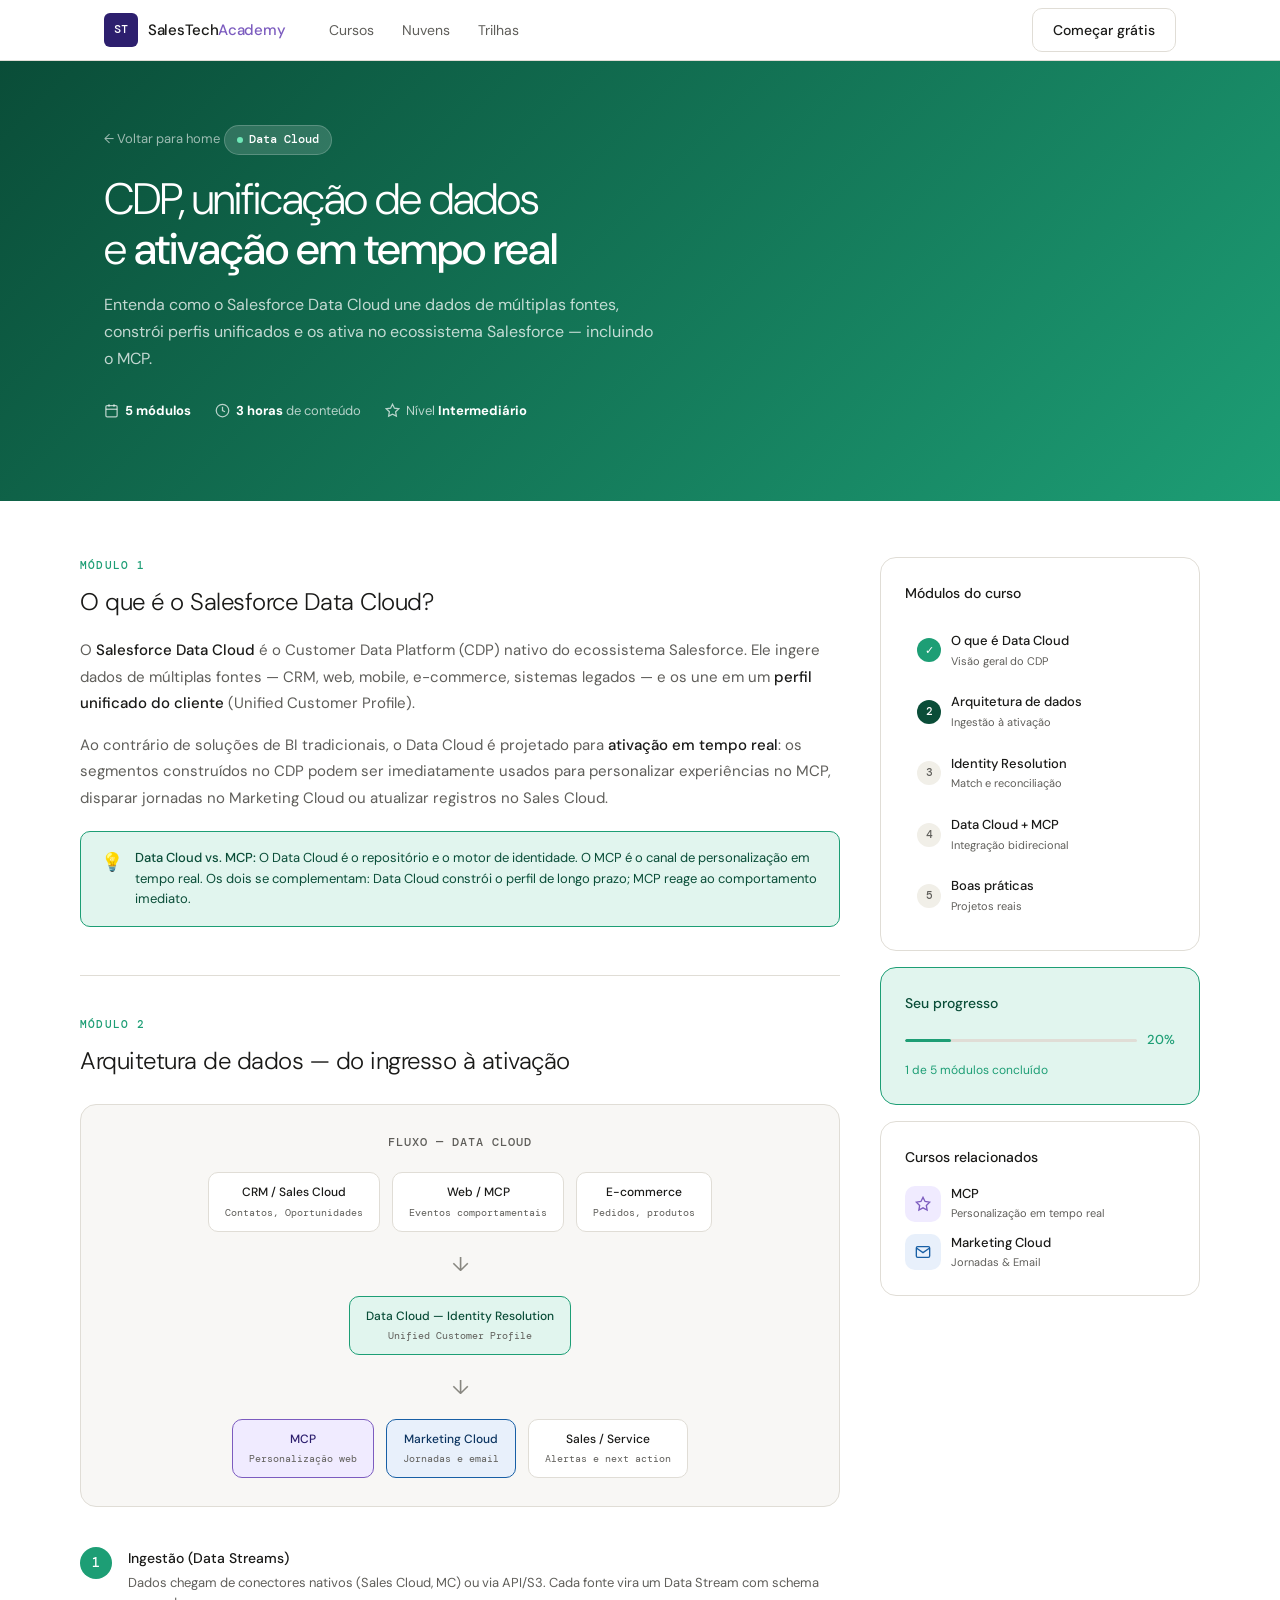
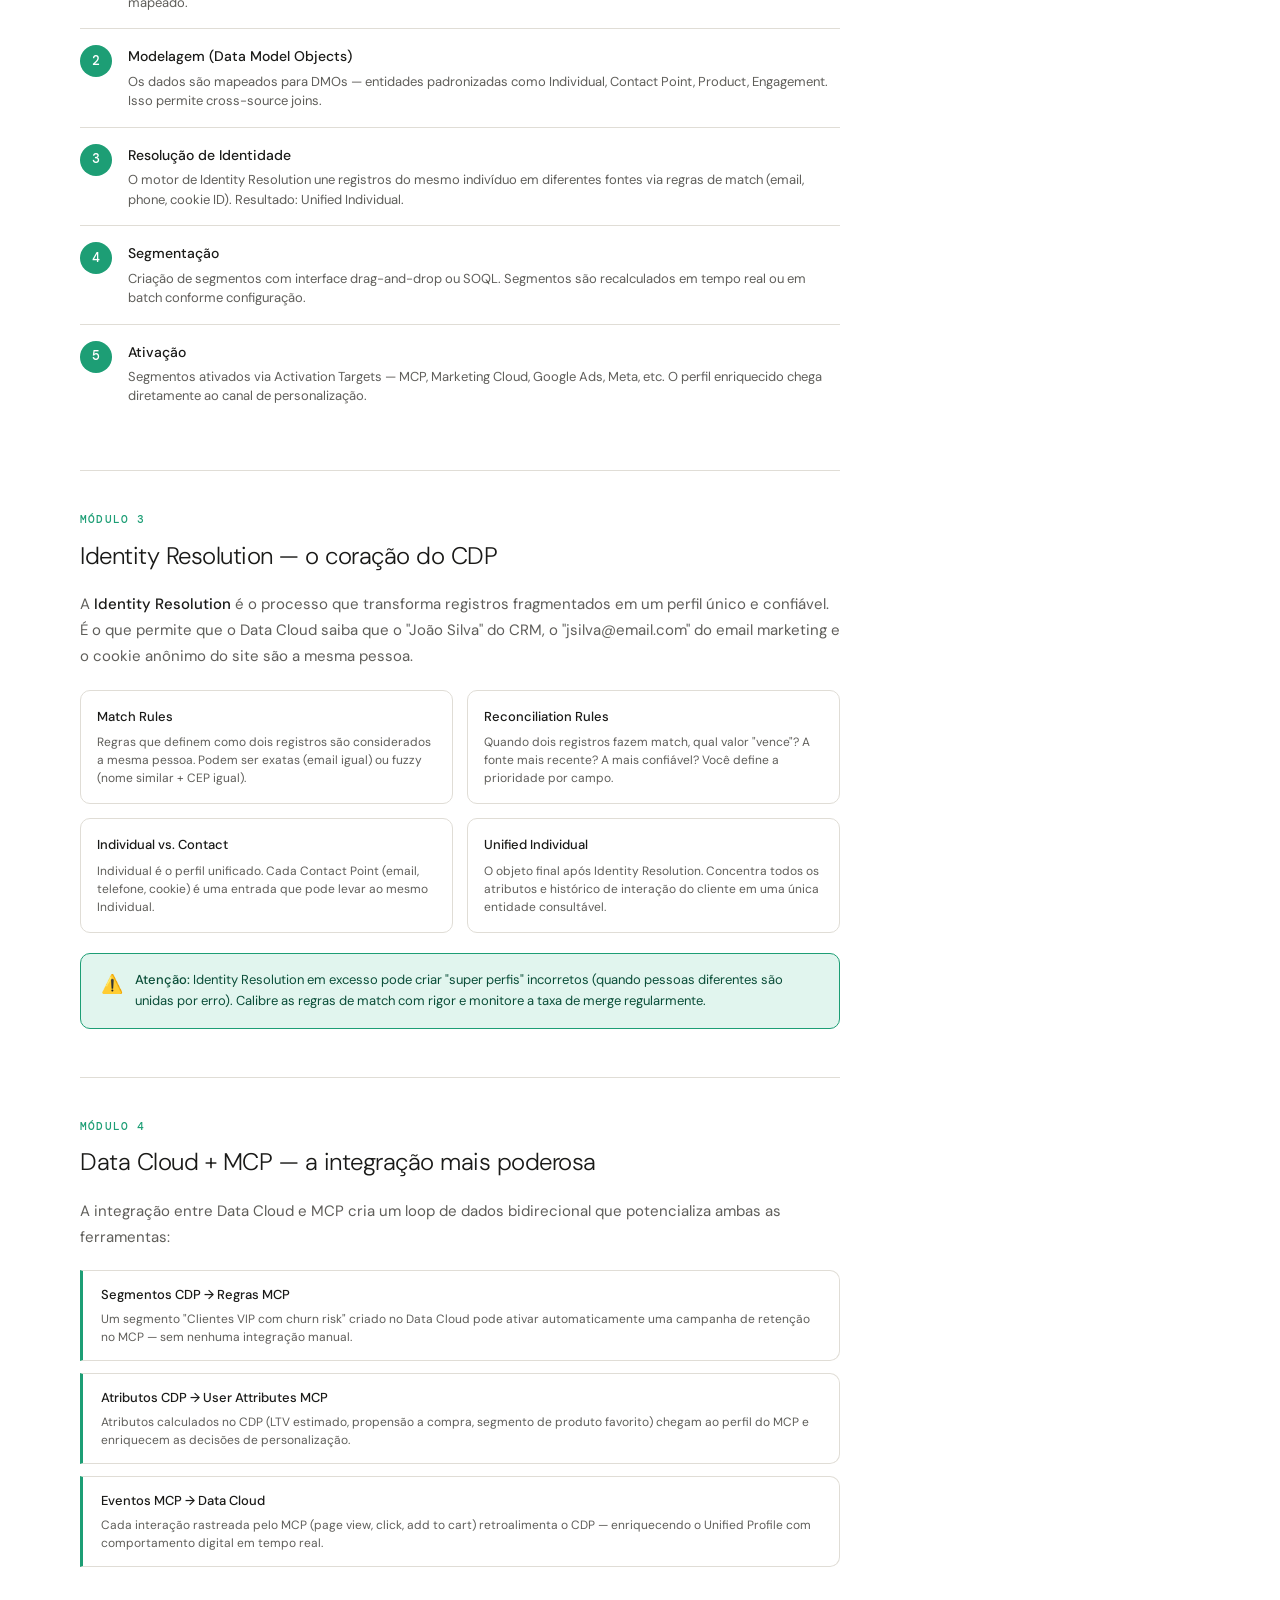
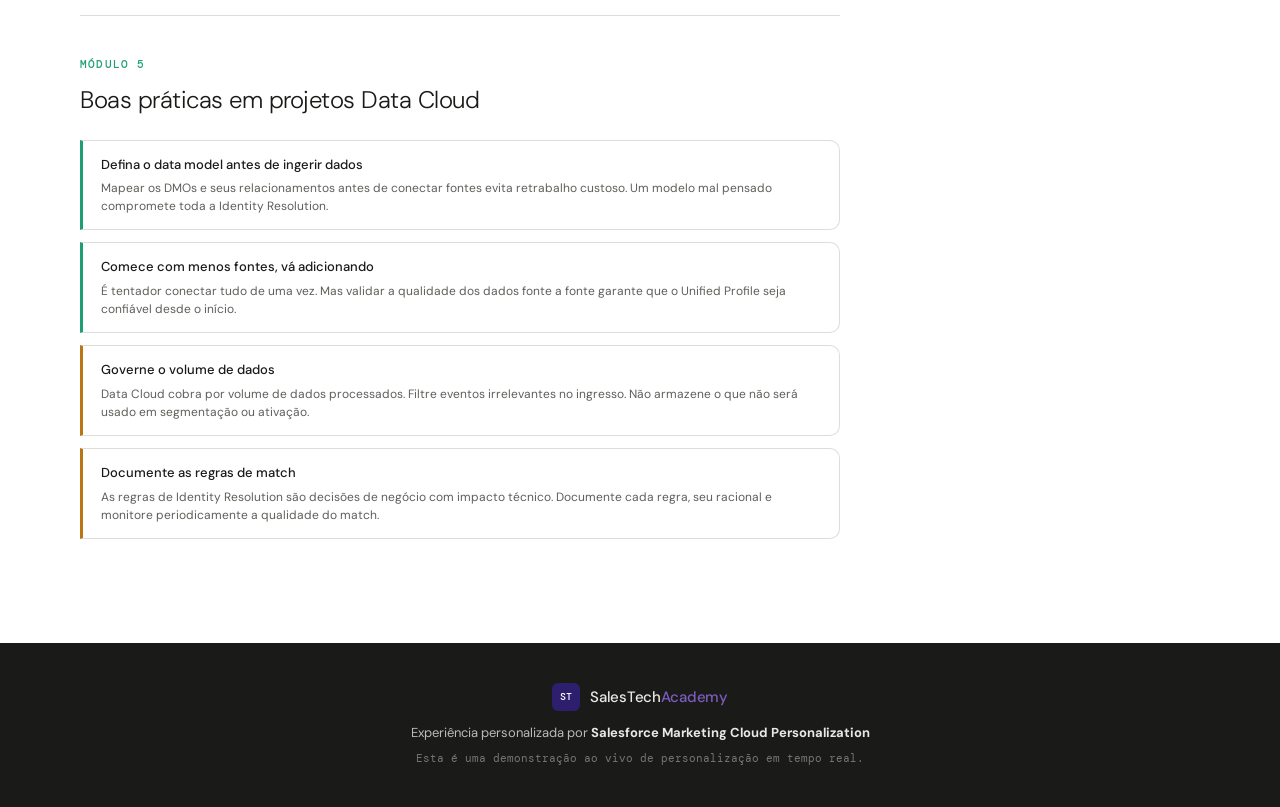
==== commit 971ef205: "Add files via upload" ====
--- a/data-cloud.html
+++ b/data-cloud.html
@@ -5,6 +5,10 @@
   <meta name="viewport" content="width=device-width, initial-scale=1.0" />
   <title>Data Cloud — SalesTech Academy</title>
   <link rel="preconnect" href="https://fonts.googleapis.com" />
+    <script type="text/javascript">
+    var _sfaccount = '500008088';
+  </script>
+  <script type="text/javascript" src="//cdn.evgnet.com/beacon/partnercapgeminibrasil/salestech_academy/scripts/evergage.min.js"></script>
   <link href="https://fonts.googleapis.com/css2?family=DM+Sans:ital,opsz,wght@0,9..40,300;0,9..40,400;0,9..40,500;1,9..40,300&family=DM+Mono:wght@400;500&display=swap" rel="stylesheet" />
   <link rel="stylesheet" href="css/style.css" />
   <style>
@@ -91,8 +95,10 @@
         <a href="index.html#trilhas">Trilhas</a>
       </nav>
       <div class="navbar__actions">
-        <span class="user-greeting" id="nav-user" style="display:none;"></span>
-        <a href="index.html#identificar" class="btn btn--outline" id="nav-cta">Começar grátis</a>
+        <!-- MCP injeta: nome do usuário ou CTA -->
+        <div id="navbar-cta">
+          <a href="index.html#identificar" class="btn btn--outline">Começar grátis</a>
+        </div>
       </div>
     </div>
   </header>
@@ -160,14 +166,14 @@
             <div class="arch-node"><div class="arch-node__title">Web / MCP</div><div class="arch-node__sub">Eventos comportamentais</div></div>
             <div class="arch-node"><div class="arch-node__title">E-commerce</div><div class="arch-node__sub">Pedidos, produtos</div></div>
           </div>
-          <div class="arch-row"><div class="arch-arrow" style="transform:rotate(90deg);font-size:24px;">↓</div></div>
+          <div class="arch-row"><div style="font-size:20px;color:var(--gray-400);">↓</div></div>
           <div class="arch-row">
             <div class="arch-node arch-node--green" style="min-width:200px;">
               <div class="arch-node__title">Data Cloud — Identity Resolution</div>
               <div class="arch-node__sub">Unified Customer Profile</div>
             </div>
           </div>
-          <div class="arch-row"><div class="arch-arrow" style="transform:rotate(90deg);font-size:24px;">↓</div></div>
+          <div class="arch-row"><div style="font-size:20px;color:var(--gray-400);">↓</div></div>
           <div class="arch-row">
             <div class="arch-node arch-node--purple"><div class="arch-node__title">MCP</div><div class="arch-node__sub">Personalização web</div></div>
             <div class="arch-node arch-node--blue"><div class="arch-node__title">Marketing Cloud</div><div class="arch-node__sub">Jornadas e email</div></div>
@@ -353,18 +359,5 @@
   </footer>
 
   <script src="js/mcp-events.js"></script>
-  <script>
-    window.addEventListener('DOMContentLoaded', () => {
-      STA.catalogView('data-cloud', 'Course');
-      STA.pageView('Data Cloud Course View');
-      const savedEmail = localStorage.getItem('sta_email');
-      if (savedEmail) {
-        document.getElementById('nav-cta').style.display = 'none';
-        const u = document.getElementById('nav-user');
-        u.textContent = savedEmail.split('@')[0];
-        u.style.display = 'inline';
-      }
-    });
-  </script>
 </body>
 </html>
